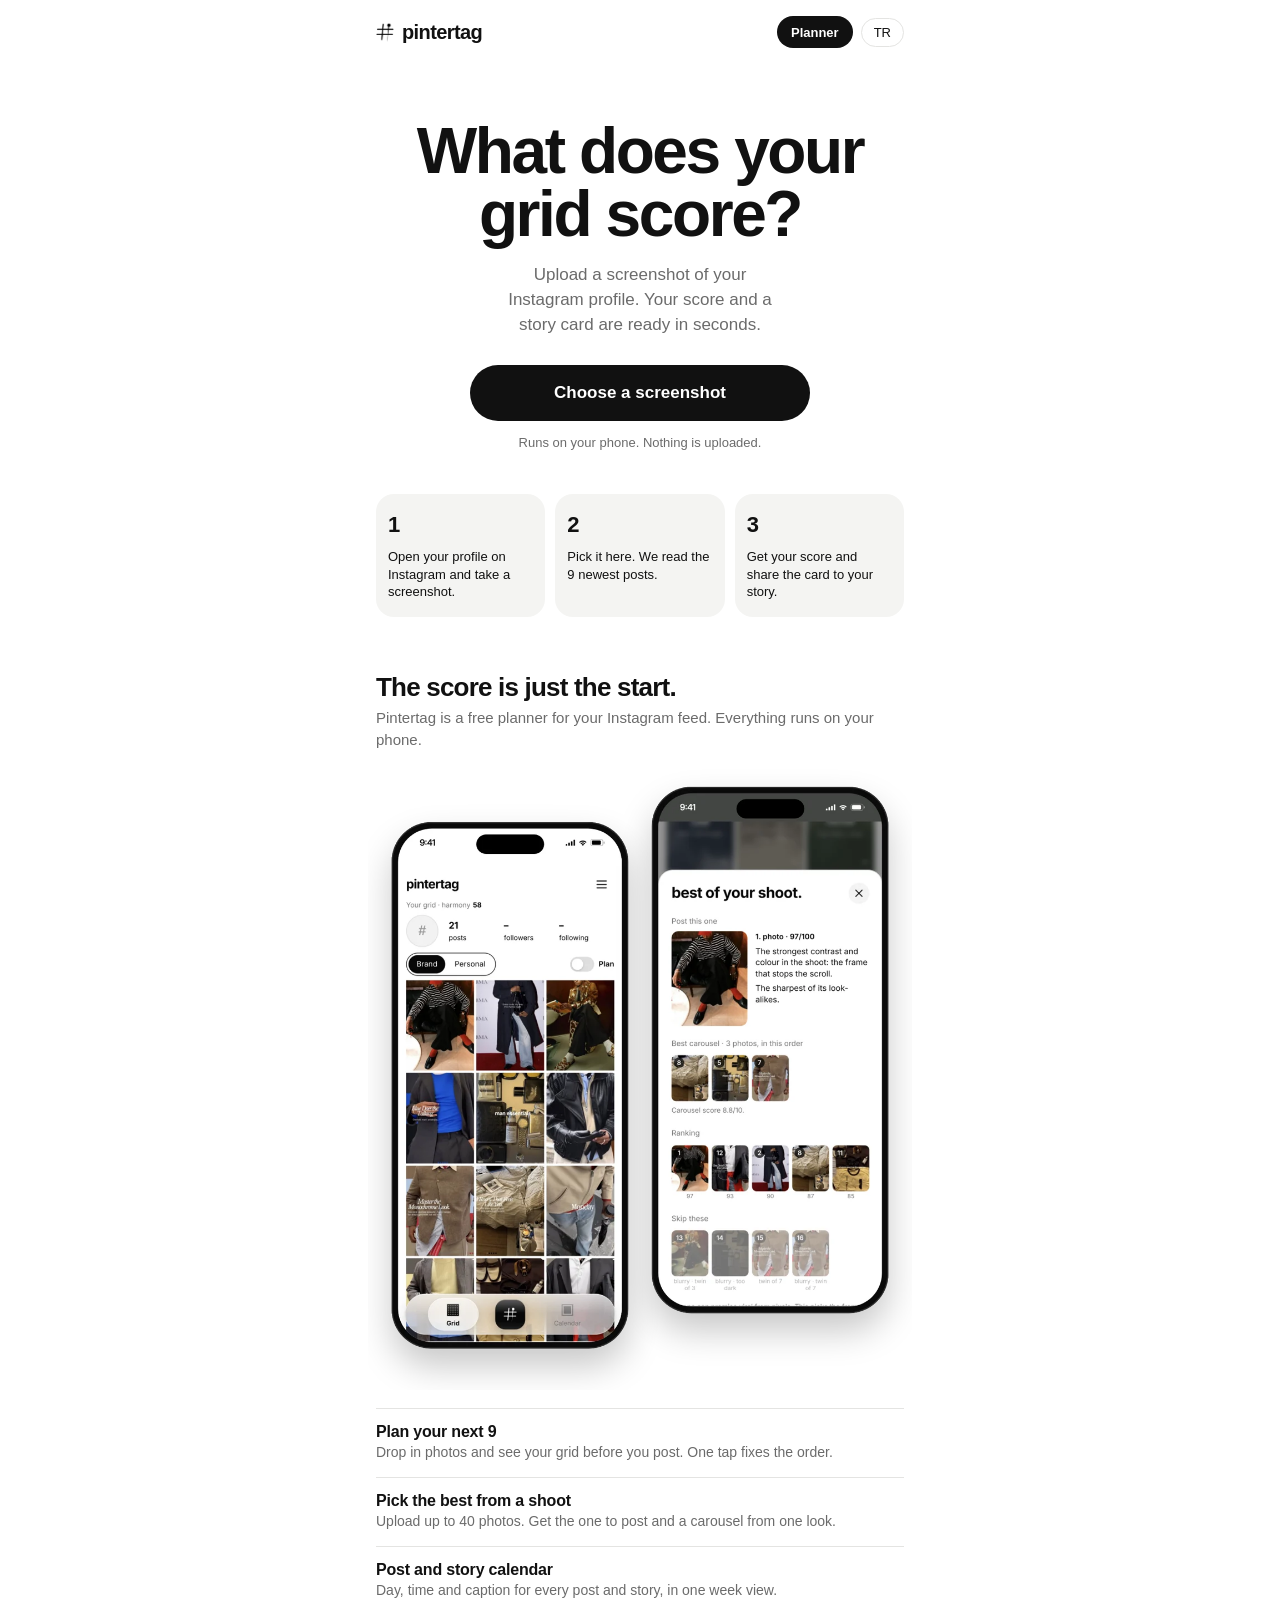
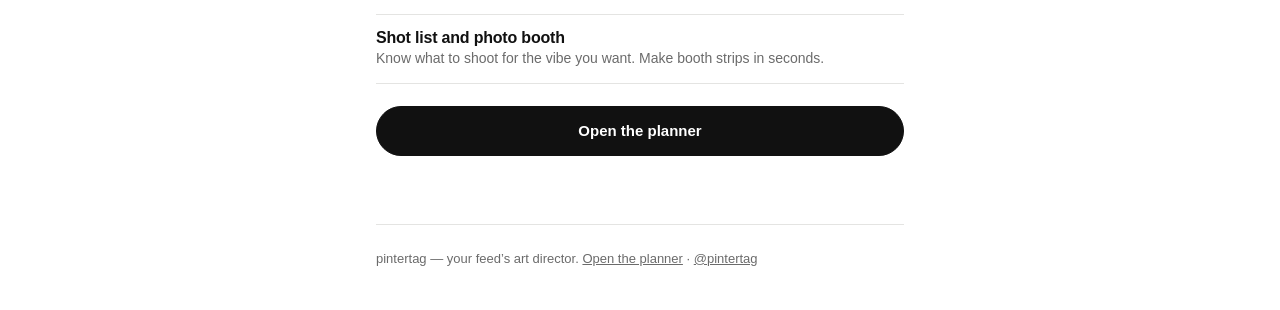
==== index.html @ a26603be "Site: show the app in the planner block - two phones with real app screens (grid plan with Said's ph" ====
<!doctype html>
<html lang="en">
<head>
<meta charset="utf-8">
<meta name="viewport" content="width=device-width,initial-scale=1,viewport-fit=cover">
<title>pintertag — What does your grid score?</title>
<meta name="description" content="pintertag is your feed’s art director. Upload an Instagram profile screenshot and get your grid score and a story card in seconds.">
<meta property="og:title" content="What does your grid score? — pintertag">
<meta property="og:description" content="Upload an Instagram profile screenshot. Get your grid score and a story card. Nothing leaves your phone.">
<meta name="theme-color" content="#ffffff">
<link rel="canonical" href="https://pintertag.com/">
<link rel="icon" href="/favicon.ico" sizes="any">
<link rel="icon" type="image/png" sizes="48x48" href="/assets/favicon-48.png">
<link rel="icon" type="image/png" sizes="96x96" href="/assets/favicon-96.png">
<link rel="icon" type="image/png" sizes="192x192" href="/assets/icon-192.png">
<meta property="og:type" content="website">
<meta property="og:site_name" content="pintertag">
<meta property="og:url" content="https://pintertag.com/">
<meta property="og:image" content="https://pintertag.com/assets/og.png?v=2">
<meta property="og:image:width" content="1200">
<meta property="og:image:height" content="630">
<meta name="twitter:card" content="summary_large_image">
<meta name="twitter:image" content="https://pintertag.com/assets/og.png?v=2">
<script type="application/ld+json">{"@context":"https://schema.org","@type":"WebSite","name":"pintertag","alternateName":"Pintertag","url":"https://pintertag.com/"}</script>
<link rel="apple-touch-icon" href="assets/icon-180.png">
<link rel="stylesheet" href="intro.css?v=1">
<style>
:root{
  --bg:#ffffff; --ink:#111111; --mute:#6b6b6b; --line:#e4e4e2; --soft:#f4f4f2; --btn:#111111; --btn-ink:#ffffff;
  --sans:"Helvetica Neue",Helvetica,Arial,sans-serif;
}
@media (prefers-color-scheme:dark){:root:not([data-theme="light"]){--bg:#121211;--ink:#f2f2f0;--mute:#9a9a96;--line:#2b2b29;--soft:#1c1c1b;--btn:#f2f2f0;--btn-ink:#121211}}
:root[data-theme="dark"]{--bg:#121211;--ink:#f2f2f0;--mute:#9a9a96;--line:#2b2b29;--soft:#1c1c1b;--btn:#f2f2f0;--btn-ink:#121211}
*{box-sizing:border-box}
html,body{margin:0;background:var(--bg);color:var(--ink);font-family:var(--sans);-webkit-font-smoothing:antialiased}
button{font:inherit;color:inherit;cursor:pointer}
.wrap{max-width:560px;margin:0 auto;padding:0 16px}
header{display:flex;align-items:center;justify-content:space-between;height:64px}
.mark{display:flex;align-items:center;gap:8px;font-weight:700;font-size:20px;letter-spacing:-.6px;text-decoration:none;color:inherit}
.mark img{width:18px;height:20px}
@media (prefers-color-scheme:dark){:root:not([data-theme="light"]) .mark img{filter:invert(1)}}
.lang{background:none;border:1px solid var(--line);border-radius:99px;padding:6px 12px;font-size:13px}
.hero{padding:56px 0 28px;text-align:center}
h1{font-size:clamp(40px,11vw,64px);line-height:.98;letter-spacing:-2.4px;margin:0 0 18px;font-weight:700}
.lede{font-size:17px;line-height:1.45;color:var(--mute);margin:0 auto 28px;max-width:30ch}
.cta{display:inline-flex;align-items:center;justify-content:center;gap:10px;background:var(--btn);color:var(--btn-ink);border:0;border-radius:99px;height:56px;padding:0 30px;font-size:17px;font-weight:700;width:min(100%,340px)}
.cta:focus-visible,.ghost:focus-visible,.sw:focus-visible,.lang:focus-visible{outline:2px solid var(--ink);outline-offset:3px}
.priv{font-size:13px;color:var(--mute);margin:14px 0 0}
.how{display:grid;grid-template-columns:repeat(3,1fr);gap:10px;margin:44px 0 0;padding:0;list-style:none;counter-reset:s}
.how li{background:var(--soft);border-radius:18px;padding:16px 12px;font-size:13px;line-height:1.35;text-align:left;counter-increment:s}
.how li::before{content:counter(s);display:block;font-weight:700;font-size:22px;margin-bottom:8px}
.busy{display:none;text-align:center;padding:80px 0;color:var(--mute)}
.spin{width:28px;height:28px;border-radius:50%;border:2.5px solid var(--line);border-top-color:var(--ink);margin:0 auto 16px;animation:r 1s linear infinite}
@keyframes r{to{transform:rotate(360deg)}}
@media (prefers-reduced-motion:reduce){.spin{animation:none}}
.res{display:none;padding:12px 0 40px;text-align:center}
.card{width:min(82%,340px);aspect-ratio:9/16;margin:0 auto;border-radius:22px;overflow:hidden;background:var(--soft);box-shadow:0 18px 50px rgba(0,0,0,.12)}
.card img{width:100%;height:100%;display:block}
.sws{display:flex;justify-content:center;gap:8px;margin:18px 0 6px}
.sw{display:flex;align-items:center;gap:7px;background:none;border:1px solid var(--line);border-radius:99px;padding:7px 12px;font-size:13px}
.sw i{width:14px;height:14px;border-radius:50%;border:1px solid rgba(0,0,0,.15)}
.sw.on{border-color:var(--ink)}
.meta{font-size:14px;color:var(--mute);margin:10px 0 18px}
.acts{display:grid;gap:10px;justify-items:center}
.ghost{background:none;border:1px solid var(--line);border-radius:99px;height:50px;padding:0 24px;font-size:15px;font-weight:600;width:min(100%,340px)}
.ghost.plan{display:inline-flex;align-items:center;justify-content:center;text-decoration:none;color:inherit;border-color:var(--ink)}
.more{background:var(--soft);border:0;border-radius:16px;padding:14px 16px;font-size:14px;width:min(100%,340px);margin-bottom:6px}
.err{display:none;text-align:center;padding:48px 0}
.err h2{font-size:26px;letter-spacing:-.8px;margin:0 0 10px}
.err p{color:var(--mute);line-height:1.45;max-width:32ch;margin:0 auto 22px}
.sheet{position:fixed;inset:0;z-index:20;background:rgba(0,0,0,.72);display:flex;flex-direction:column;align-items:center;justify-content:center;padding:24px 16px}
.sheet[hidden]{display:none}
.sheet-body{width:min(100%,360px)}
.sheet-body img{max-width:100%;max-height:66vh;width:auto;margin:0 auto;border-radius:18px;display:block;-webkit-touch-callout:default;user-select:auto}
.sheet-text{background:var(--bg);color:var(--ink);border-radius:16px;padding:18px;font-size:16px;line-height:1.45;margin:0;user-select:text;-webkit-user-select:text}
.sheet-note{color:#fff;font-size:15px;line-height:1.4;text-align:center;max-width:32ch;margin:16px 0 14px}
.sheet-x{background:#fff;color:#111;border:0;border-radius:99px;height:46px;padding:0 28px;font-weight:700;font-size:15px}
/* the planner, visible from the first screen: header link + a short "more than a score" block under the steps */
.hd-r{display:flex;align-items:center;gap:8px}
.nav-app{display:inline-flex;align-items:center;height:32px;padding:0 14px;border-radius:99px;background:var(--ink);color:var(--bg);font-size:13px;font-weight:600;text-decoration:none}
.nav-app:focus-visible{outline:2px solid var(--ink);outline-offset:3px}
.also{margin:56px 0 0;text-align:left}
.also h2{font-size:26px;line-height:1.1;letter-spacing:-.8px;margin:0 0 6px}
.also>p{color:var(--mute);font-size:15px;line-height:1.45;margin:0 0 18px}
.feat{list-style:none;margin:0 0 22px;padding:0;border-top:1px solid var(--line)}
.feat li{display:grid;grid-template-columns:1fr;gap:2px;padding:14px 0;border-bottom:1px solid var(--line)}
.feat b{font-size:16px;letter-spacing:-.2px}
.feat span{font-size:14px;color:var(--mute);line-height:1.4}
.shots{display:block;width:calc(100% + 16px);max-width:none;height:auto;margin:4px -8px 18px}
.also .ghost.plan{width:100%;max-width:none;background:var(--ink);color:var(--bg);font-weight:700}
footer{border-top:1px solid var(--line);margin-top:40px;padding:24px 0 40px;font-size:13px;color:var(--mute);line-height:1.6}
footer a{color:inherit}
</style>
</head>
<body>
<script src="launch.js?v=1"></script>
<div class="wrap">
  <header>
    <a class="mark" href="./" aria-label="pintertag"><img src="assets/logo.png" alt="">pintertag</a>
    <div class="hd-r"><a class="nav-app" href="app/" data-t="navApp"></a><button class="lang" id="lang" aria-label="Language">TR</button></div>
  </header>

  <main>
    <section class="hero" id="start">
      <h1 data-t="h1"></h1>
      <p class="lede" data-t="lede"></p>
      <button class="cta" id="pick" data-t="pick"></button>
      <p class="priv" data-t="priv"></p>
      <ol class="how"><li data-t="s1"></li><li data-t="s2"></li><li data-t="s3"></li></ol>
      <div class="also">
        <h2 data-t="alsoH"></h2>
        <p data-t="alsoP"></p>
        <img class="shots" src="assets/app-phones.webp" width="980" height="1120" alt="" loading="lazy" decoding="async" id="shots">
        <ul class="feat">
          <li><b data-t="f1"></b><span data-t="f1s"></span></li>
          <li><b data-t="f2"></b><span data-t="f2s"></span></li>
          <li><b data-t="f3"></b><span data-t="f3s"></span></li>
          <li><b data-t="f4"></b><span data-t="f4s"></span></li>
        </ul>
        <a class="ghost plan" href="app/" data-t="openApp"></a>
      </div>
    </section>

    <section class="busy" id="busy" aria-live="polite"><div class="spin"></div><span data-t="busy"></span></section>

    <section class="err" id="err">
      <h2 data-t="errH"></h2>
      <p data-t="errP"></p>
      <button class="cta" data-act="again" data-t="tryAgain"></button>
    </section>

    <section class="res" id="res">
      <div class="card"><img id="cardImg" alt=""></div>
      <div class="sws" role="group" id="sws">
        <button class="sw" data-theme="pink"><i style="background:#F5CCD6"></i><span data-t="pink"></span></button>
        <button class="sw" data-theme="cream"><i style="background:#EFE9DF"></i><span data-t="cream"></span></button>
        <button class="sw" data-theme="black"><i style="background:#121211"></i><span data-t="black"></span></button>
      </div>
      <p class="meta" id="meta"></p>
      <div class="acts">
        <button class="more" id="more" data-act="more" hidden data-t="more"></button>
        <button class="cta" data-act="share" data-t="share"></button>
        <button class="ghost" data-act="dare" data-t="dare"></button>
        <a class="ghost plan" href="app/?signup=1" data-t="plan"></a>
        <button class="ghost" data-act="again" data-t="another"></button>
      </div>
    </section>
  </main>

  <footer>
    <span data-t="foot"></span> <a href="app/" data-t="openApp"></a> · <a href="https://instagram.com/pintertag" rel="noopener">@pintertag</a>
  </footer>
</div>
<div class="sheet" id="sheet" hidden role="dialog" aria-modal="true"><div class="sheet-body"></div><p class="sheet-note"></p><button class="sheet-x" data-t="close"></button></div>
<input id="file" type="file" accept="image/*" multiple hidden>

<script>
/* language first: gridcheck.js reads the global `lang` for card text */
var lang = (function(){ try { var s = localStorage.getItem('pt-lang'); if (s) return s; } catch(e){} return 'en'; })();
</script>
<script src="score.js?v=5"></script>
<script src="gridcheck.js?v=720"></script>
<script>
(function(){
  var SITE = 'https://pintertag.com';
  var TX = {
    en: { navApp:'Planner', alsoH:'The score is just the start.', alsoP:'Pintertag is a free planner for your Instagram feed. Everything runs on your phone.', f1:'Plan your next 9', f1s:'Drop in photos and see your grid before you post. One tap fixes the order.', f2:'Pick the best from a shoot', f2s:'Upload up to 40 photos. Get the one to post and a carousel from one look.', f3:'Post and story calendar', f3s:'Day, time and caption for every post and story, in one week view.', f4:'Shot list and photo booth', f4s:'Know what to shoot for the vibe you want. Make booth strips in seconds.', h1:'What does your grid score?', lede:'Upload a screenshot of your Instagram profile. Your score and a story card are ready in seconds.',
      pick:'Choose a screenshot', priv:'Runs on your phone. Nothing is uploaded.', s1:'Open your profile on Instagram and take a screenshot.', s2:'Pick it here. We read the 9 newest posts.', s3:'Get your score and share the card to your story.',
      busy:'Reading your grid…', errH:'No grid found.', errP:'Take a screenshot of your Instagram profile with the grid filling most of the screen, then try again.', tryAgain:'Try another screenshot',
      pink:'Pink', cream:'Cream', black:'Black', share:'Share to story', dare:'Challenge a friend', another:'Score another grid',
      more:'Only {n} posts read. Scroll a little on Instagram and add one more screenshot to complete 9.', read:'{n} posts read.',
      dareText:'My grid scored {s}. What does yours score? ', foot:'pintertag — your feed’s art director.', plan:'Plan your next 9 posts · free account', openApp:'Open the planner', saved:'Card saved.', close:'Close', hold:'Press and hold the card, then tap “Save to Photos”. Post it to your story from there.', copied:'Copied. Paste it to a friend.', copyIt:'Copy this and send it to a friend.' },
    tr: { navApp:'Planlayıcı', alsoH:'Puan sadece başlangıç.', alsoP:'Pintertag, Instagram feed’in için ücretsiz bir planlayıcı. Her şey telefonunda çalışır.', f1:'Sonraki 9’u planla', f1s:'Fotoğrafları ekle, paylaşmadan önce grid’ini gör. Tek dokunuşla sırayı düzeltir.', f2:'Çekimden en iyisini seç', f2s:'40 fotoğrafa kadar yükle. Paylaşılacak kareyi ve tek look’tan bir karusel al.', f3:'Post ve story takvimi', f3s:'Her post ve story için gün, saat ve caption, tek hafta görünümünde.', f4:'Çekim listesi ve kabin', f4s:'İstediğin havaya göre neyi çekeceğini bil. Saniyede kabin şeridi yap.', h1:'Grid’in kaç alır?', lede:'Instagram profilinin ekran görüntüsünü yükle. Puanın ve story kartın saniyeler içinde hazır.',
      pick:'Ekran görüntüsü seç', priv:'Telefonunda çalışır. Hiçbir şey yüklenmez.', s1:'Instagram’da profilini aç, ekran görüntüsü al.', s2:'Buradan seç. En yeni 9 postu okuruz.', s3:'Puanını al, kartı story’de paylaş.',
      busy:'Grid’in okunuyor…', errH:'Grid bulunamadı.', errP:'Instagram profilinin, grid ekranın çoğunu kaplayacak şekilde ekran görüntüsünü al ve tekrar dene.', tryAgain:'Başka ekran görüntüsü seç',
      pink:'Pembe', cream:'Krem', black:'Siyah', share:'Story’de paylaş', dare:'Arkadaşına meydan oku', another:'Başka grid puanla',
      more:'Sadece {n} post okundu. Instagram’da biraz aşağı kaydırıp bir ekran görüntüsü daha ekle, 9’a tamamlansın.', read:'{n} post okundu.',
      dareText:'Grid’im {s} aldı. Seninki kaç alır? ', foot:'pintertag — feed’in sanat yönetmeni.', plan:'Sonraki 9 postunu planla · ücretsiz hesap', openApp:'Planlayıcıyı aç', saved:'Kart kaydedildi.', close:'Kapat', hold:'Karta basılı tut, “Fotoğraflar’a Kaydet”e dokun. Sonra story’de paylaş.', copied:'Kopyalandı. Arkadaşına yapıştır.', copyIt:'Bunu kopyala, arkadaşına gönder.' }
  };
  var $ = function(id){ return document.getElementById(id); };
  var t = function(k){ return (TX[lang] || TX.en)[k]; };
  var theme = 'pink'; try { theme = localStorage.getItem('pt-card') || 'pink'; } catch(e){}
  var last = null, srcs = [], adding = false, blob = null, url = '';

  function paint(){
    document.documentElement.lang = lang;
    document.querySelectorAll('[data-t]').forEach(function(el){ el.textContent = t(el.dataset.t); });
    var sh = $('shots'); if (sh) sh.alt = lang === 'tr' ? 'Pintertag uygulaması: grid planı ve çekimin en iyisi' : 'The Pintertag app: grid plan and best of your shoot';
    $('lang').textContent = lang === 'tr' ? 'EN' : 'TR';
    document.title = lang === 'tr' ? 'pintertag — Grid’in kaç alır?' : 'pintertag — What does your grid score?';
    document.querySelectorAll('.sw').forEach(function(b){ var on = b.dataset.theme === theme; b.classList.toggle('on', on); b.setAttribute('aria-pressed', on); });
    if (last) meta();
  }
  function view(id){ ['start','busy','err','res'].forEach(function(s){ $(s).style.display = s === id ? 'block' : 'none'; }); window.scrollTo(0, 0); }
  function meta(){ var n = Math.min(9, last.tiles.length); $('meta').textContent = GC.verdict(last.score) + ' ' + t('read').replace('{n}', n);
    var m = $('more'); m.hidden = n >= 9; m.textContent = t('more').replace('{n}', n); }
  var readFile = function(f){ return new Promise(function(res){ var r = new FileReader(); r.onload = function(){ res(r.result); }; r.onerror = function(){ res(null); }; r.readAsDataURL(f); }); };

  async function run(files){
    view('busy');
    var fresh = (await Promise.all([].slice.call(files, 0, 4).map(readFile))).filter(Boolean);
    srcs = adding ? srcs.concat(fresh).slice(0, 4) : fresh; adding = false;
    var r = await GC.readShots(srcs);
    if (!r.tiles || r.tiles.length < 3){ view('err'); return; }
    var tiles = r.tiles.slice(0, 9), ms = [];
    for (var i = 0; i < tiles.length; i++){ var im = await GC.loadImg(tiles[i]); ms.push(im ? PTScore.measure(im) : null); }
    var sc = PTScore.scoreGrid(ms), score = sc ? sc.total : 0, vk = GC.vibeOf(ms), vt = GC.vibeText(vk);
    last = { tiles: r.tiles, ratio: r.ratio, score: score, vk: vk, vName: vt[0], vLine: vt[1], roast: GC.roastOf(ms, ms.map(function(){ return null; }), score) };
    await card(); view('res'); meta();
  }
  async function card(){ if (!last) return;
    blob = await GC.card({ score: last.score, vibe: last.vk, vibeName: last.vName, vibeLine: last.vLine, tiles: last.tiles, ratio: last.ratio, flags: [], roast: last.roast, date: '', theme: theme });
    if (url) URL.revokeObjectURL(url); url = URL.createObjectURL(blob); $('cardImg').src = url;
    $('cardImg').alt = (lang === 'tr' ? 'Grid puanı ' : 'Grid score ') + last.score; }
  async function share(){ if (!blob) return; var file = new File([blob], 'pintertag-' + last.score + '.png', { type: 'image/png' });
    try { if (navigator.canShare && navigator.canShare({ files: [file] })){ await navigator.share({ files: [file] }); return; } } catch(e){ if (e && e.name === 'AbortError') return; }
    /* no share sheet (in-app browsers, http): show the card big so it can be long-pressed and saved */
    sheet('<img src="' + url + '" alt="">', t('hold')); }
  async function dare(){ var text = t('dareText').replace('{s}', last ? last.score : '') + SITE;
    try { if (navigator.share){ await navigator.share({ text: text }); return; } } catch(e){ if (e && e.name === 'AbortError') return; }
    var ok = false; try { await navigator.clipboard.writeText(text); ok = true; } catch(e){}
    sheet('<p class="sheet-text">' + text.replace(/&/g,'&amp;').replace(/</g,'&lt;') + '</p>', ok ? t('copied') : t('copyIt')); }
  function sheet(inner, note){ var s = $('sheet'); s.querySelector('.sheet-body').innerHTML = inner; s.querySelector('.sheet-note').textContent = note; s.hidden = false; }
  $('sheet').onclick = function(e){ if (e.target === this || e.target.closest('.sheet-x')) this.hidden = true; };

  $('pick').onclick = function(){ $('file').click(); };
  $('file').onchange = function(){ var f = this.files; if (f && f.length) run(f); this.value = ''; };
  $('lang').onclick = function(){ lang = lang === 'tr' ? 'en' : 'tr'; try { localStorage.setItem('pt-lang', lang); } catch(e){} paint(); if (last) card(); };
  $('sws').onclick = function(e){ var b = e.target.closest('.sw'); if (!b) return; theme = b.dataset.theme; try { localStorage.setItem('pt-card', theme); } catch(e){} paint(); card(); };
  document.addEventListener('click', function(e){ var b = e.target.closest('[data-act]'); if (!b) return; var a = b.dataset.act;
    if (a === 'again'){ adding = false; $('file').click(); }
    if (a === 'more'){ adding = true; $('file').click(); }
    if (a === 'share') share();
    if (a === 'dare') dare(); });
  paint(); view('start');
})();
</script>
</body>
</html>
---- intro.css ----
/* brand intro, same as the app (launch.js) */
.pt-intro{position:fixed;inset:0;z-index:9999;display:grid;place-items:center;background:#fff;color:#0a0a0a;transition:opacity .36s ease}
.pt-intro.is-dark{background:#151515;color:#f8f8f8}
.pt-intro.out{opacity:0;pointer-events:none}
.pt-intro-lockup{display:flex;align-items:center;transform:translateX(var(--shift,0px))}
.pt-intro.go .pt-intro-lockup{animation:pt-slide .62s cubic-bezier(.5,0,.15,1) 1.15s both}
.pt-intro-mark{display:block;overflow:visible;flex:0 0 auto}
.pt-intro-mark .s{fill:none;stroke:currentColor;stroke-linecap:round;stroke-dasharray:1;stroke-dashoffset:1}
.pt-intro-mark .s1{stroke-width:36}
.pt-intro-mark .s3{stroke-width:30}
.pt-intro-mark .s4{stroke-width:34}
.pt-intro-mark .f{fill:currentColor;opacity:0;transform-box:fill-box;transform-origin:center}
.pt-intro.go .s1{animation:pt-draw .34s cubic-bezier(.6,0,.2,1) .05s forwards}
.pt-intro.go .f2{animation:pt-rise .34s cubic-bezier(.2,.8,.2,1) .22s forwards}
.pt-intro.go .s3{animation:pt-draw .3s cubic-bezier(.6,0,.2,1) .4s forwards}
.pt-intro.go .s4{animation:pt-draw .3s cubic-bezier(.6,0,.2,1) .52s forwards}
.pt-intro.go .f5{animation:pt-pop .5s linear(0,.45 18%,1.12 42%,.96 62%,1.02 80%,1) .7s forwards}
.pt-intro-word{display:block;overflow:visible}
.pt-intro-word>span{display:block;white-space:nowrap;padding-left:8px;font:700 36px/1.2 "Helvetica Neue",Helvetica,Arial,sans-serif;letter-spacing:-.045em}
.pt-intro-word i{font-style:normal;display:inline-block;opacity:0;filter:blur(3px)}
.pt-intro.go .pt-intro-word i{animation:pt-letter .34s ease calc(1.22s + var(--i) * .055s) forwards}
@keyframes pt-slide{from{transform:translateX(var(--shift,0px))}to{transform:translateX(0)}}
@keyframes pt-draw{to{stroke-dashoffset:0}}
@keyframes pt-rise{from{opacity:0;transform:translateY(18%)}to{opacity:1;transform:none}}
@keyframes pt-pop{from{opacity:1;transform:scale(0)}to{opacity:1;transform:scale(1)}}
@keyframes pt-letter{0%{opacity:0;filter:blur(3px);color:#9a9a9a}60%{opacity:1;filter:blur(0)}100%{opacity:1;filter:none;color:currentColor}}
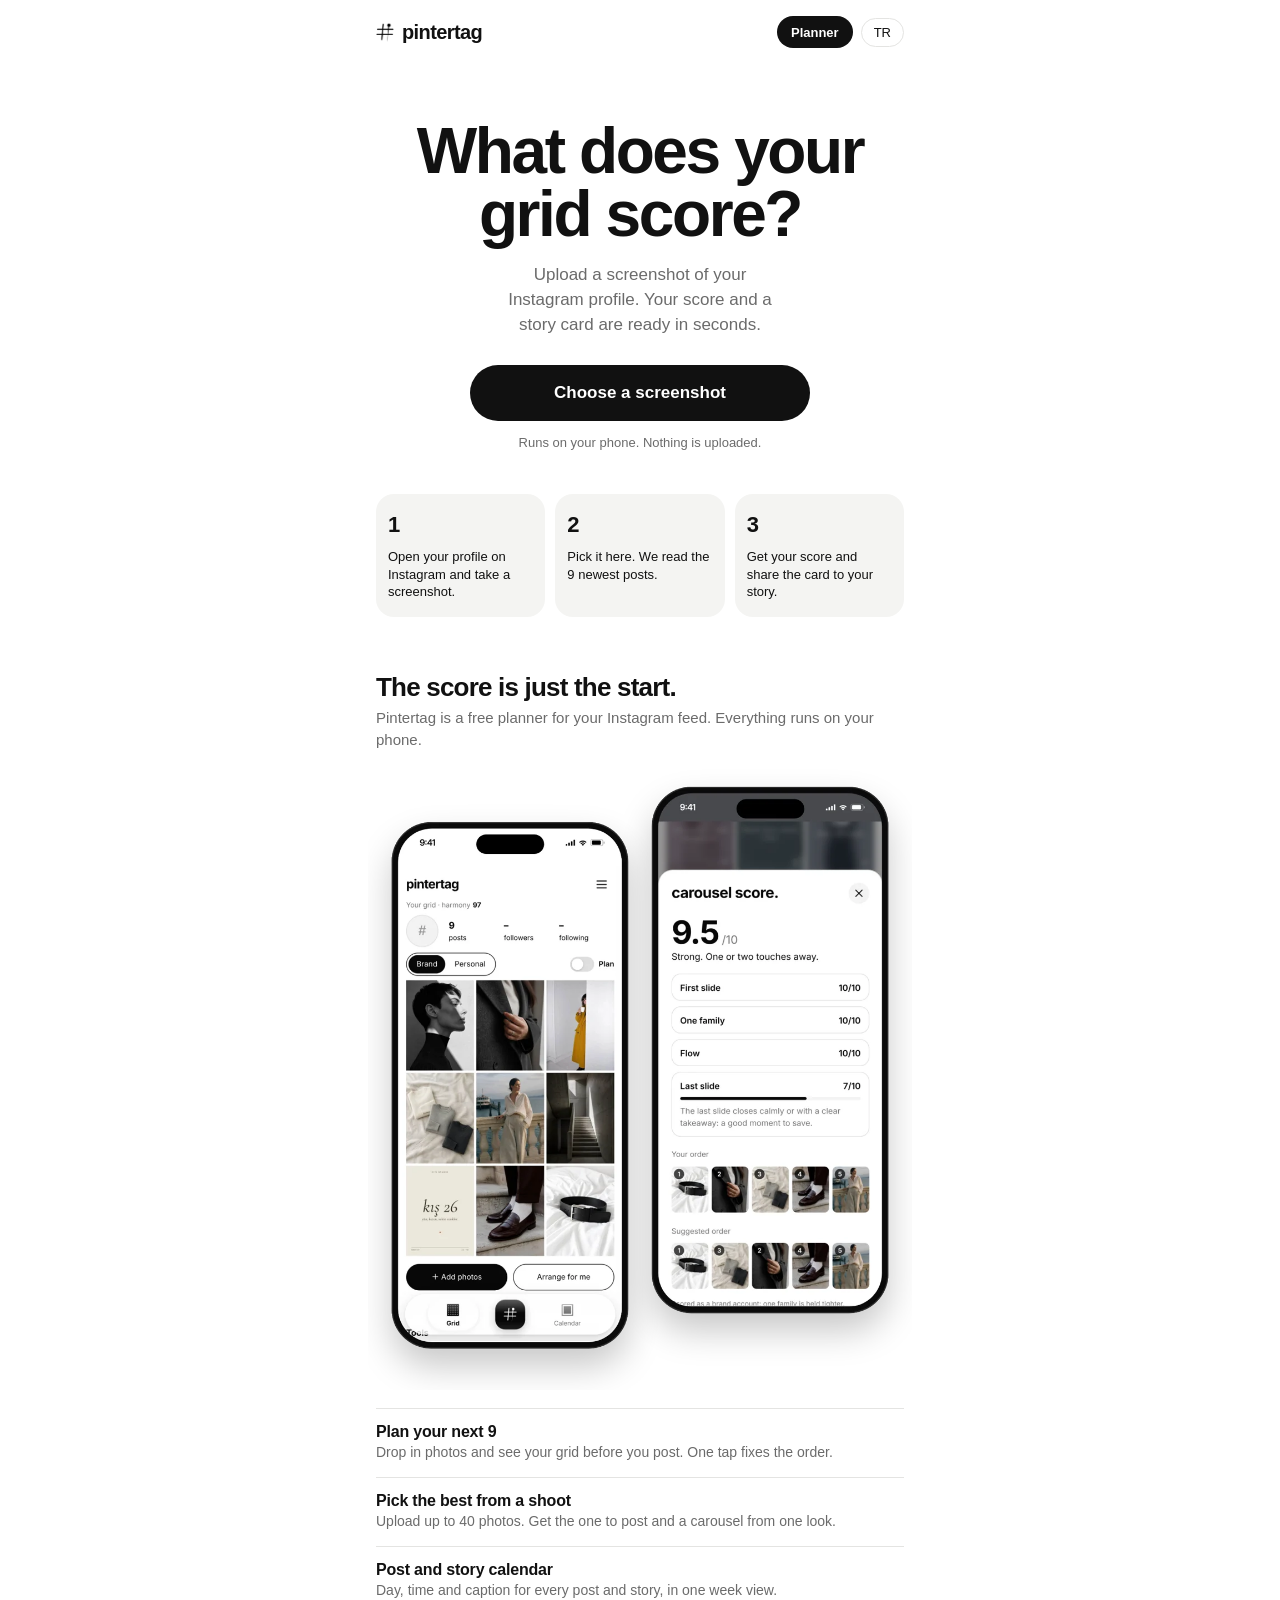
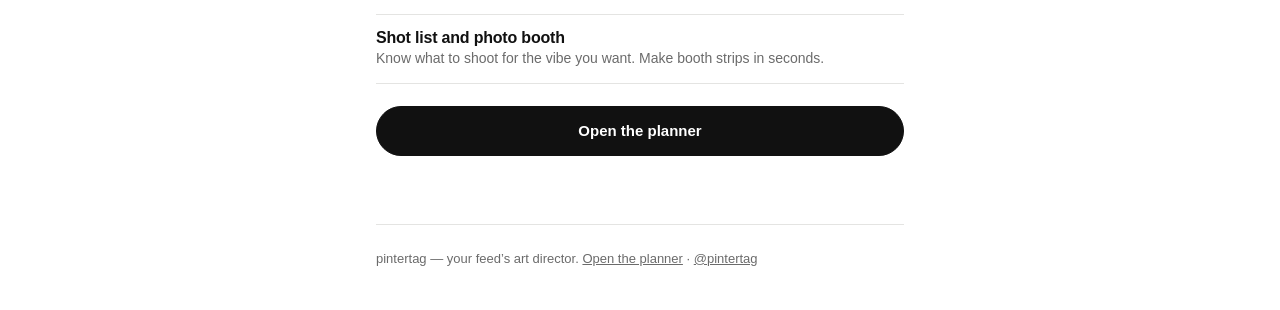
==== commit 367a7158: "Site: calmer app preview with the app's own sample photos - grid plan (harmony 97) and carousel scor" ====
--- a/index.html
+++ b/index.html
@@ -185,7 +185,7 @@
   function paint(){
     document.documentElement.lang = lang;
     document.querySelectorAll('[data-t]').forEach(function(el){ el.textContent = t(el.dataset.t); });
-    var sh = $('shots'); if (sh) sh.alt = lang === 'tr' ? 'Pintertag uygulaması: grid planı ve çekimin en iyisi' : 'The Pintertag app: grid plan and best of your shoot';
+    var sh = $('shots'); if (sh) sh.alt = lang === 'tr' ? 'Pintertag uygulaması: grid planı ve karusel puanı' : 'The Pintertag app: grid plan and carousel score';
     $('lang').textContent = lang === 'tr' ? 'EN' : 'TR';
     document.title = lang === 'tr' ? 'pintertag — Grid’in kaç alır?' : 'pintertag — What does your grid score?';
     document.querySelectorAll('.sw').forEach(function(b){ var on = b.dataset.theme === theme; b.classList.toggle('on', on); b.setAttribute('aria-pressed', on); });
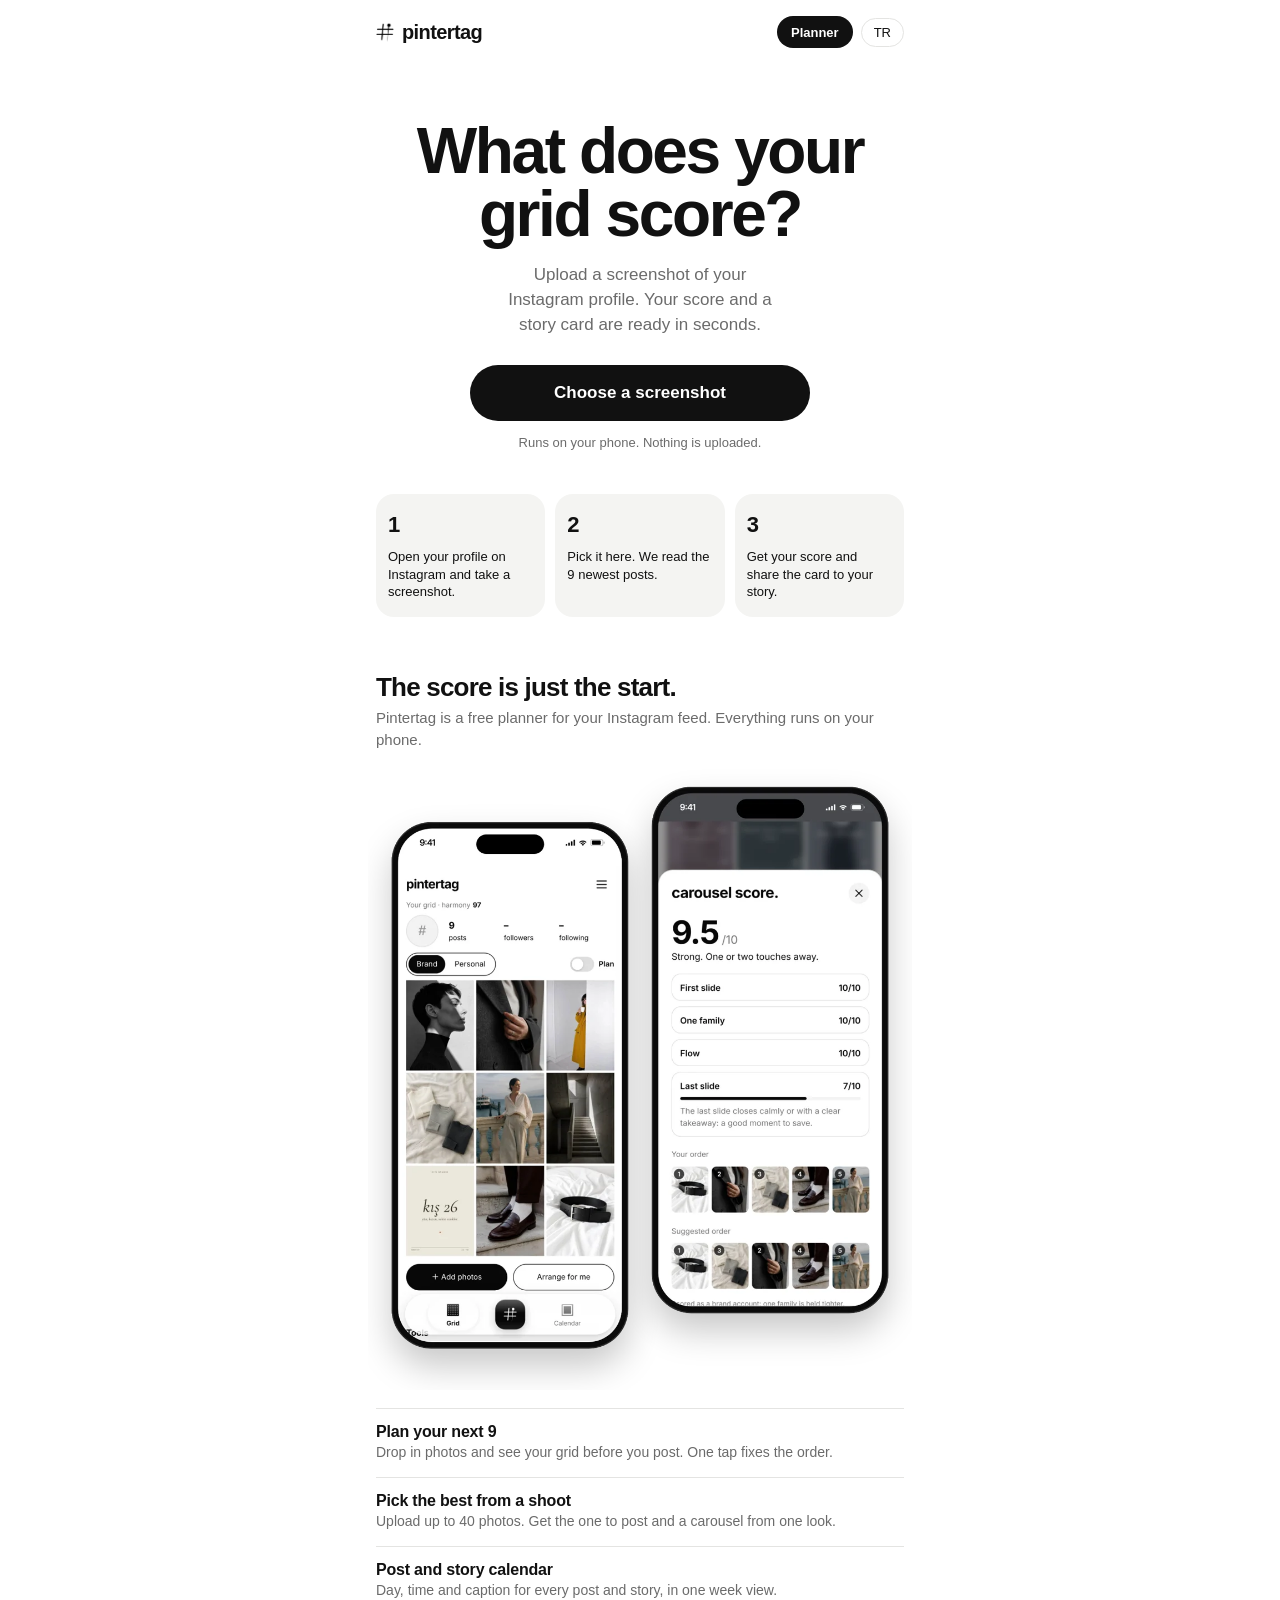
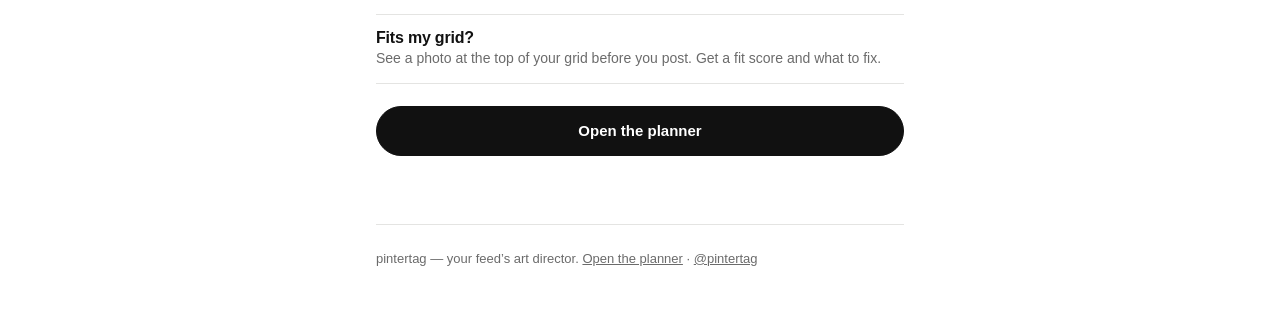
==== commit e406c67f: "Site: list Fits my grid? instead of the removed shot list Co-Authored-By: Claude Opus 5.5 <noreply@a" ====
--- a/index.html
+++ b/index.html
@@ -164,13 +164,13 @@
 (function(){
   var SITE = 'https://pintertag.com';
   var TX = {
-    en: { navApp:'Planner', alsoH:'The score is just the start.', alsoP:'Pintertag is a free planner for your Instagram feed. Everything runs on your phone.', f1:'Plan your next 9', f1s:'Drop in photos and see your grid before you post. One tap fixes the order.', f2:'Pick the best from a shoot', f2s:'Upload up to 40 photos. Get the one to post and a carousel from one look.', f3:'Post and story calendar', f3s:'Day, time and caption for every post and story, in one week view.', f4:'Shot list and photo booth', f4s:'Know what to shoot for the vibe you want. Make booth strips in seconds.', h1:'What does your grid score?', lede:'Upload a screenshot of your Instagram profile. Your score and a story card are ready in seconds.',
+    en: { navApp:'Planner', alsoH:'The score is just the start.', alsoP:'Pintertag is a free planner for your Instagram feed. Everything runs on your phone.', f1:'Plan your next 9', f1s:'Drop in photos and see your grid before you post. One tap fixes the order.', f2:'Pick the best from a shoot', f2s:'Upload up to 40 photos. Get the one to post and a carousel from one look.', f3:'Post and story calendar', f3s:'Day, time and caption for every post and story, in one week view.', f4:'Fits my grid?', f4s:'See a photo at the top of your grid before you post. Get a fit score and what to fix.', h1:'What does your grid score?', lede:'Upload a screenshot of your Instagram profile. Your score and a story card are ready in seconds.',
       pick:'Choose a screenshot', priv:'Runs on your phone. Nothing is uploaded.', s1:'Open your profile on Instagram and take a screenshot.', s2:'Pick it here. We read the 9 newest posts.', s3:'Get your score and share the card to your story.',
       busy:'Reading your grid…', errH:'No grid found.', errP:'Take a screenshot of your Instagram profile with the grid filling most of the screen, then try again.', tryAgain:'Try another screenshot',
       pink:'Pink', cream:'Cream', black:'Black', share:'Share to story', dare:'Challenge a friend', another:'Score another grid',
       more:'Only {n} posts read. Scroll a little on Instagram and add one more screenshot to complete 9.', read:'{n} posts read.',
       dareText:'My grid scored {s}. What does yours score? ', foot:'pintertag — your feed’s art director.', plan:'Plan your next 9 posts · free account', openApp:'Open the planner', saved:'Card saved.', close:'Close', hold:'Press and hold the card, then tap “Save to Photos”. Post it to your story from there.', copied:'Copied. Paste it to a friend.', copyIt:'Copy this and send it to a friend.' },
-    tr: { navApp:'Planlayıcı', alsoH:'Puan sadece başlangıç.', alsoP:'Pintertag, Instagram feed’in için ücretsiz bir planlayıcı. Her şey telefonunda çalışır.', f1:'Sonraki 9’u planla', f1s:'Fotoğrafları ekle, paylaşmadan önce grid’ini gör. Tek dokunuşla sırayı düzeltir.', f2:'Çekimden en iyisini seç', f2s:'40 fotoğrafa kadar yükle. Paylaşılacak kareyi ve tek look’tan bir karusel al.', f3:'Post ve story takvimi', f3s:'Her post ve story için gün, saat ve caption, tek hafta görünümünde.', f4:'Çekim listesi ve kabin', f4s:'İstediğin havaya göre neyi çekeceğini bil. Saniyede kabin şeridi yap.', h1:'Grid’in kaç alır?', lede:'Instagram profilinin ekran görüntüsünü yükle. Puanın ve story kartın saniyeler içinde hazır.',
+    tr: { navApp:'Planlayıcı', alsoH:'Puan sadece başlangıç.', alsoP:'Pintertag, Instagram feed’in için ücretsiz bir planlayıcı. Her şey telefonunda çalışır.', f1:'Sonraki 9’u planla', f1s:'Fotoğrafları ekle, paylaşmadan önce grid’ini gör. Tek dokunuşla sırayı düzeltir.', f2:'Çekimden en iyisini seç', f2s:'40 fotoğrafa kadar yükle. Paylaşılacak kareyi ve tek look’tan bir karusel al.', f3:'Post ve story takvimi', f3s:'Her post ve story için gün, saat ve caption, tek hafta görünümünde.', f4:'Grid’ime uyar mı?', f4s:'Paylaşmadan önce kareyi grid’inin en başında gör. Uyum puanını ve neyi düzelteceğini öğren.', h1:'Grid’in kaç alır?', lede:'Instagram profilinin ekran görüntüsünü yükle. Puanın ve story kartın saniyeler içinde hazır.',
       pick:'Ekran görüntüsü seç', priv:'Telefonunda çalışır. Hiçbir şey yüklenmez.', s1:'Instagram’da profilini aç, ekran görüntüsü al.', s2:'Buradan seç. En yeni 9 postu okuruz.', s3:'Puanını al, kartı story’de paylaş.',
       busy:'Grid’in okunuyor…', errH:'Grid bulunamadı.', errP:'Instagram profilinin, grid ekranın çoğunu kaplayacak şekilde ekran görüntüsünü al ve tekrar dene.', tryAgain:'Başka ekran görüntüsü seç',
       pink:'Pembe', cream:'Krem', black:'Siyah', share:'Story’de paylaş', dare:'Arkadaşına meydan oku', another:'Başka grid puanla',
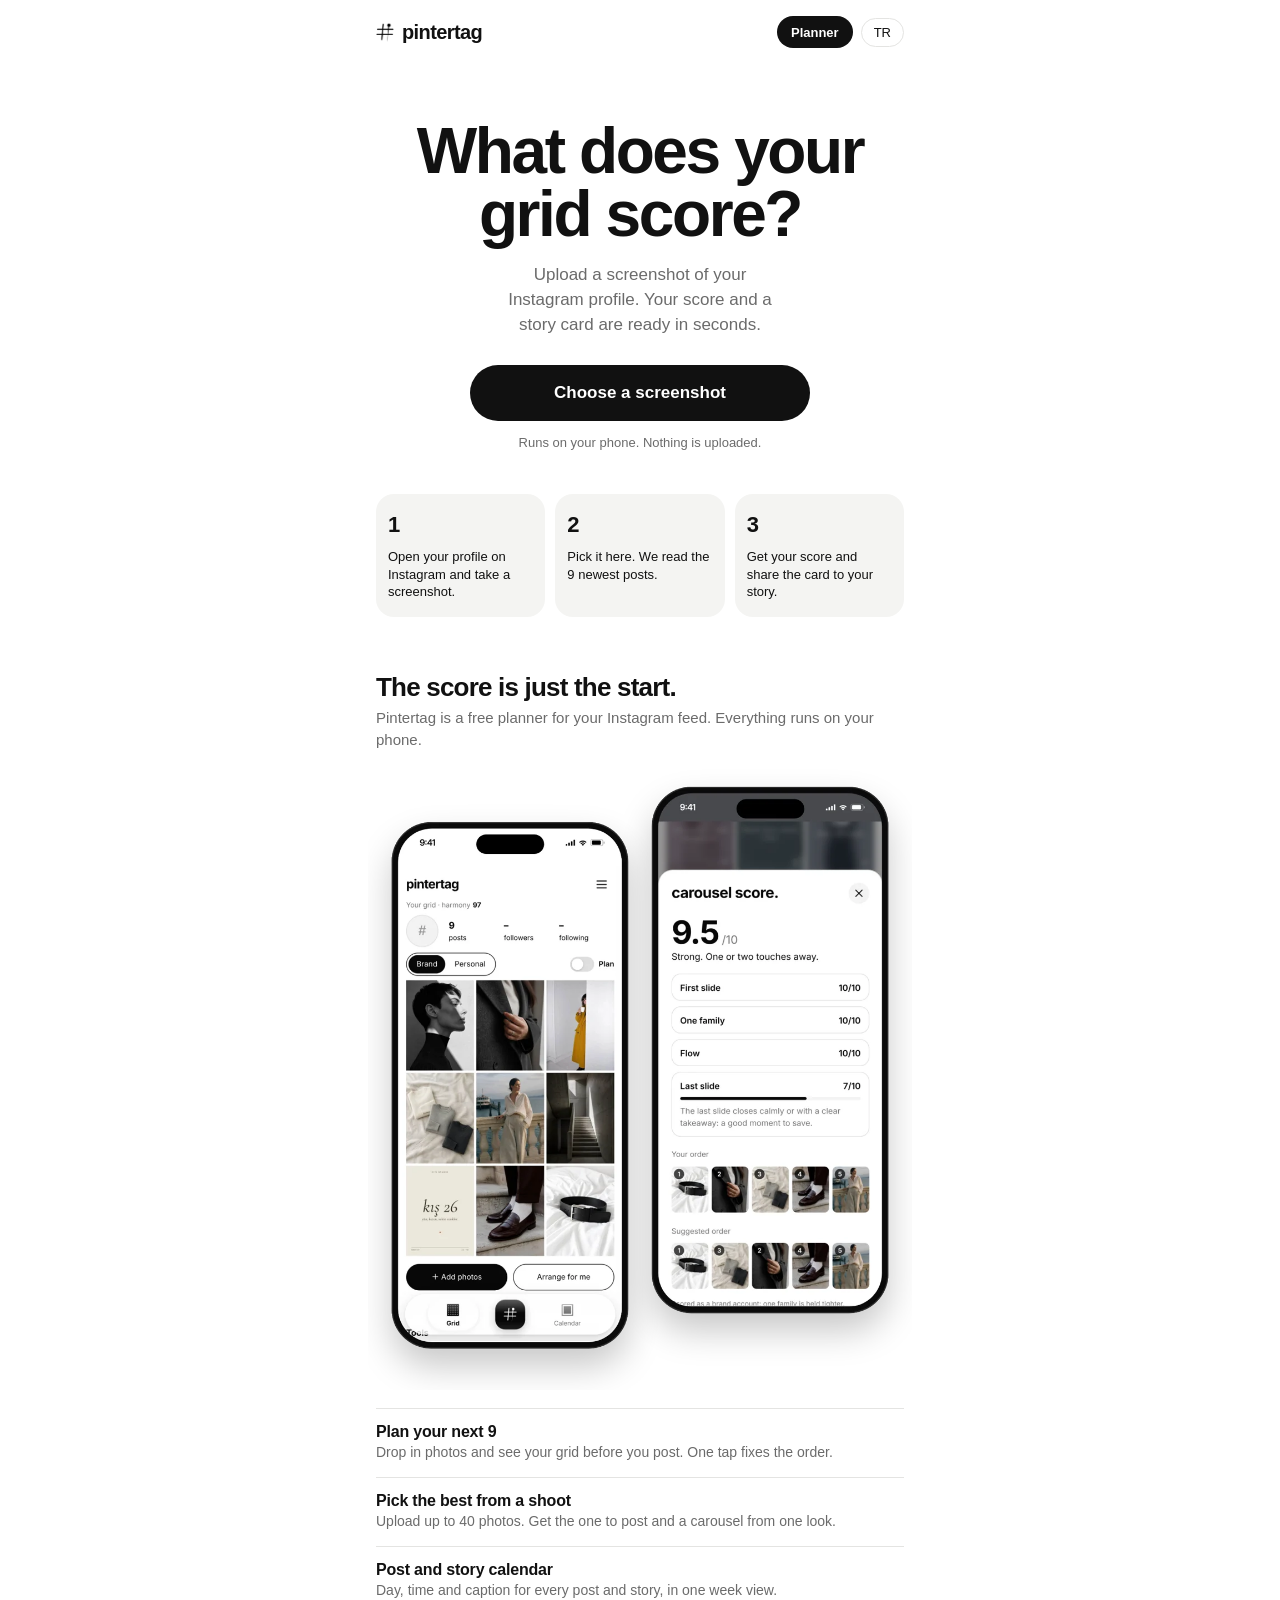
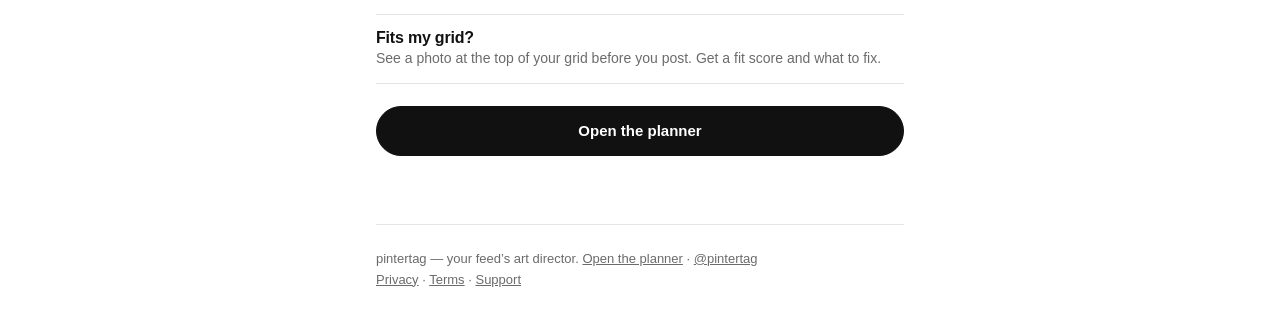
==== commit ae62eab6: "Store readiness: legal texts match the free launch and name the data controller, public privacy/term" ====
--- a/index.html
+++ b/index.html
@@ -3,10 +3,10 @@
 <head>
 <meta charset="utf-8">
 <meta name="viewport" content="width=device-width,initial-scale=1,viewport-fit=cover">
-<title>pintertag — What does your grid score?</title>
-<meta name="description" content="pintertag is your feed’s art director. Upload an Instagram profile screenshot and get your grid score and a story card in seconds.">
-<meta property="og:title" content="What does your grid score? — pintertag">
-<meta property="og:description" content="Upload an Instagram profile screenshot. Get your grid score and a story card. Nothing leaves your phone.">
+<title>Pintertag — Instagram grid score, feed planner and carousel score</title>
+<meta name="description" content="Pintertag is your feed’s art director. Score your Instagram grid from a screenshot, plan your next 9 posts, score carousels out of 10, pick the best frames from a shoot and check if a photo fits your grid. Free, works on your phone.">
+<meta property="og:title" content="Pintertag — your feed’s art director">
+<meta property="og:description" content="Grid score, a 9-post feed planner, carousel score and shoot picker for Instagram. Photos stay on your phone.">
 <meta name="theme-color" content="#ffffff">
 <link rel="canonical" href="https://pintertag.com/">
 <link rel="icon" href="/favicon.ico" sizes="any">
@@ -21,7 +21,7 @@
 <meta property="og:image:height" content="630">
 <meta name="twitter:card" content="summary_large_image">
 <meta name="twitter:image" content="https://pintertag.com/assets/og.png?v=2">
-<script type="application/ld+json">{"@context":"https://schema.org","@type":"WebSite","name":"pintertag","alternateName":"Pintertag","url":"https://pintertag.com/"}</script>
+<script type="application/ld+json">[{"@context":"https://schema.org","@type":"WebSite","name":"Pintertag","alternateName":"pintertag","url":"https://pintertag.com/"},{"@context":"https://schema.org","@type":"SoftwareApplication","name":"Pintertag","url":"https://pintertag.com/app/","applicationCategory":"DesignApplication","operatingSystem":"Web, iOS, Android","description":"Instagram feed planner and art director: grid score, 9-post planner, carousel score, shoot picker and photo fit check.","offers":{"@type":"Offer","price":"0","priceCurrency":"USD"},"featureList":["Grid score from an Instagram profile screenshot, with a shareable story card","Feed planner: arrange and preview your next 9 posts, with a post calendar","Separate brand and personal grids","Carousel score out of 10 for hook, one family, flow and ending","Shoot picker: choose the best frames from up to 40 photos and get a carousel suggestion","Fits my grid: check whether a new photo matches your feed before posting","Free account with cloud backup"],"creator":{"@type":"Organization","name":"Pintertag","url":"https://pintertag.com/","sameAs":["https://www.instagram.com/pintertag/"]}}]</script>
 <link rel="apple-touch-icon" href="assets/icon-180.png">
 <link rel="stylesheet" href="intro.css?v=1">
 <style>
@@ -148,7 +148,7 @@
   </main>
 
   <footer>
-    <span data-t="foot"></span> <a href="app/" data-t="openApp"></a> · <a href="https://instagram.com/pintertag" rel="noopener">@pintertag</a>
+    <span data-t="foot"></span> <a href="app/" data-t="openApp"></a> · <a href="https://instagram.com/pintertag" rel="noopener">@pintertag</a><br><a href="privacy/">Privacy</a> · <a href="terms/">Terms</a> · <a href="support/">Support</a>
   </footer>
 </div>
 <div class="sheet" id="sheet" hidden role="dialog" aria-modal="true"><div class="sheet-body"></div><p class="sheet-note"></p><button class="sheet-x" data-t="close"></button></div>
@@ -187,7 +187,7 @@
     document.querySelectorAll('[data-t]').forEach(function(el){ el.textContent = t(el.dataset.t); });
     var sh = $('shots'); if (sh) sh.alt = lang === 'tr' ? 'Pintertag uygulaması: grid planı ve karusel puanı' : 'The Pintertag app: grid plan and carousel score';
     $('lang').textContent = lang === 'tr' ? 'EN' : 'TR';
-    document.title = lang === 'tr' ? 'pintertag — Grid’in kaç alır?' : 'pintertag — What does your grid score?';
+    document.title = lang === 'tr' ? 'Pintertag — Instagram grid puanı, feed planlayıcı ve karusel puanı' : 'Pintertag — Instagram grid score, feed planner and carousel score';
     document.querySelectorAll('.sw').forEach(function(b){ var on = b.dataset.theme === theme; b.classList.toggle('on', on); b.setAttribute('aria-pressed', on); });
     if (last) meta();
   }
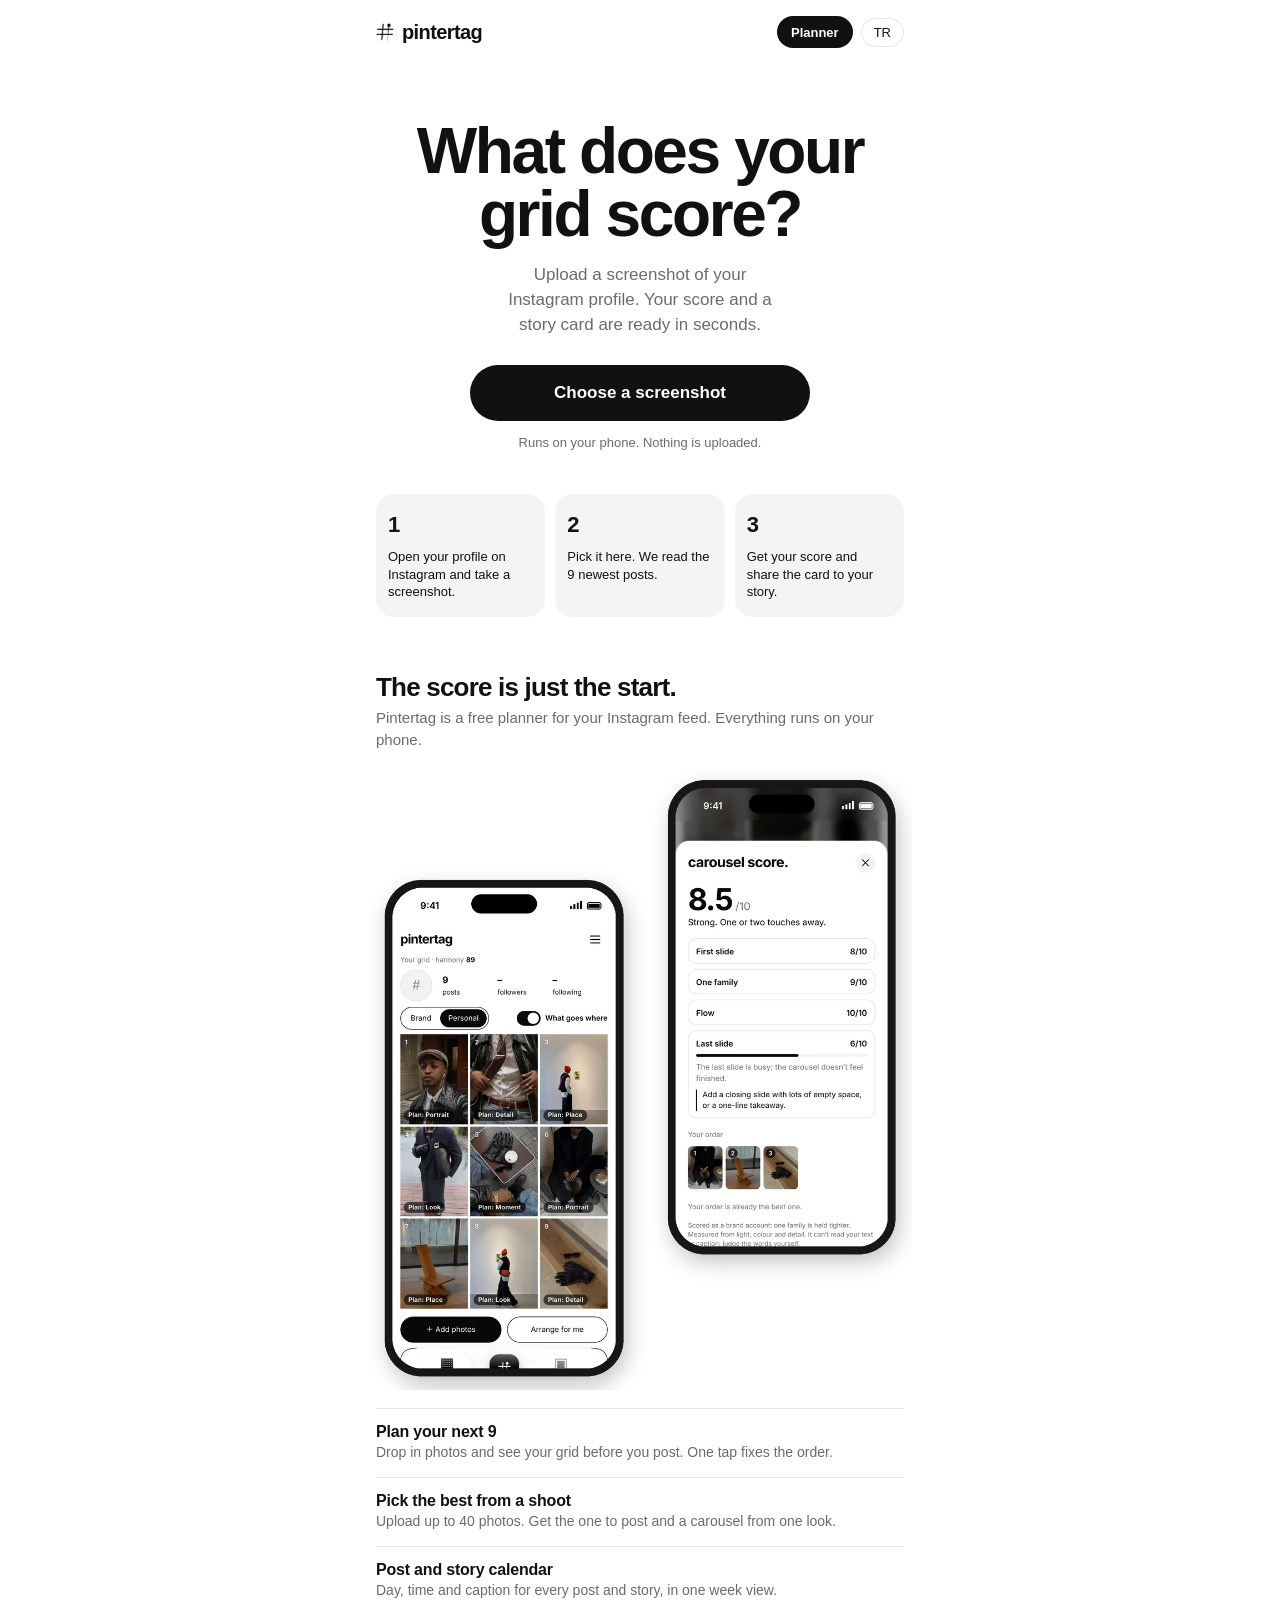
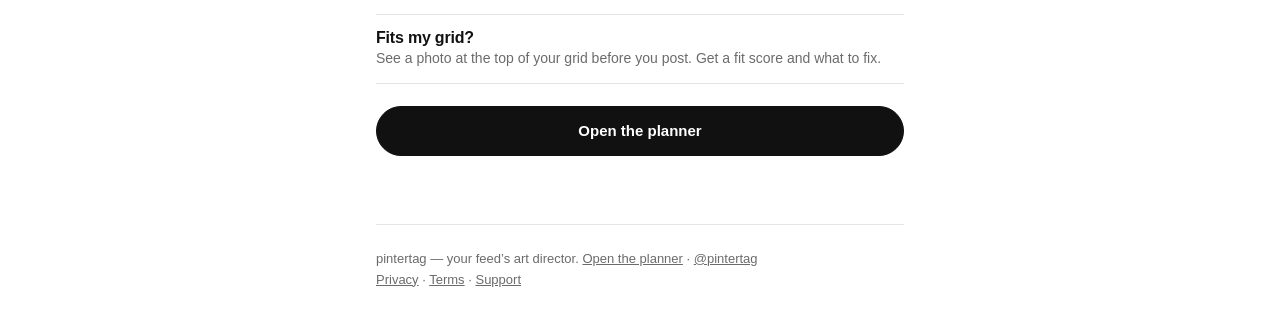
==== commit 702906c6: "Plan labels as readable chips; new phone mockup with own photos Co-Authored-By: Claude Opus 5.5 <nor" ====
--- a/index.html
+++ b/index.html
@@ -110,7 +110,7 @@
       <div class="also">
         <h2 data-t="alsoH"></h2>
         <p data-t="alsoP"></p>
-        <img class="shots" src="assets/app-phones.webp" width="980" height="1120" alt="" loading="lazy" decoding="async" id="shots">
+        <img class="shots" src="assets/app-phones.webp?v=2" width="980" height="1120" alt="" loading="lazy" decoding="async" id="shots">
         <ul class="feat">
           <li><b data-t="f1"></b><span data-t="f1s"></span></li>
           <li><b data-t="f2"></b><span data-t="f2s"></span></li>
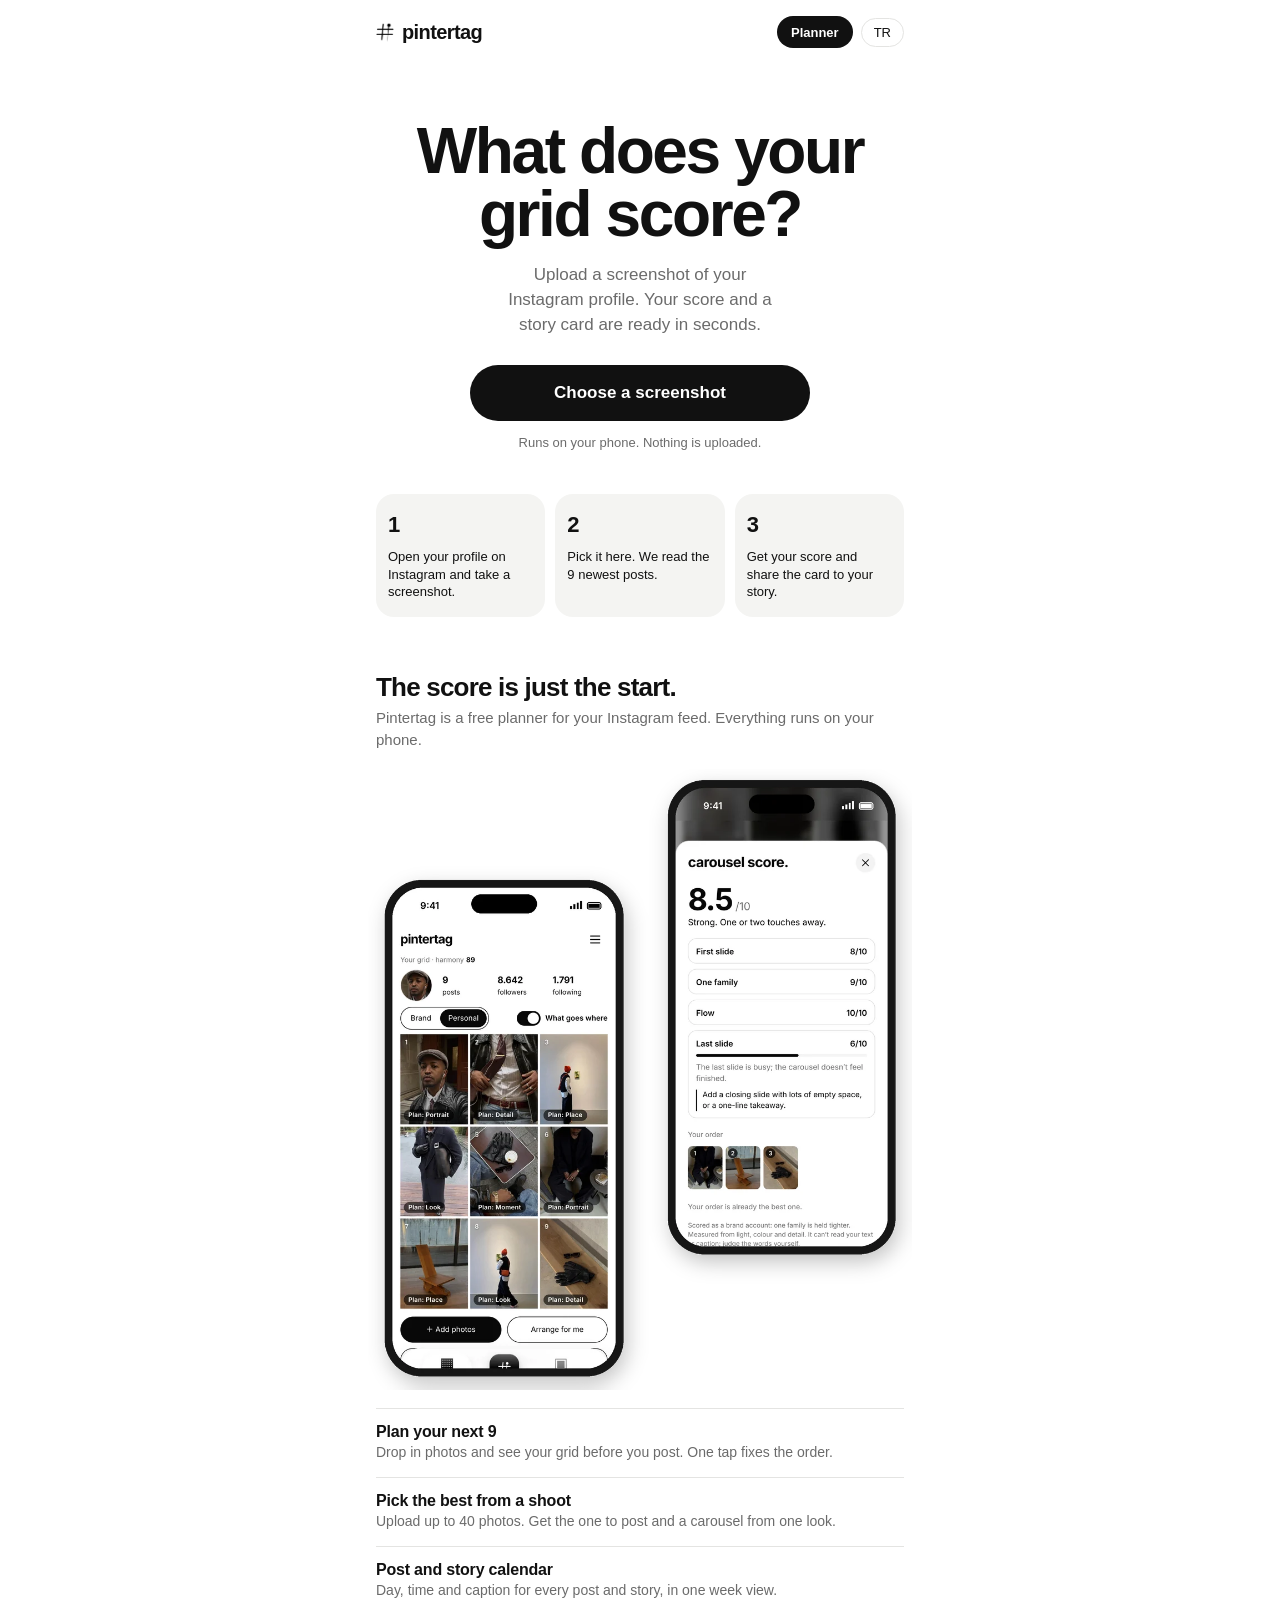
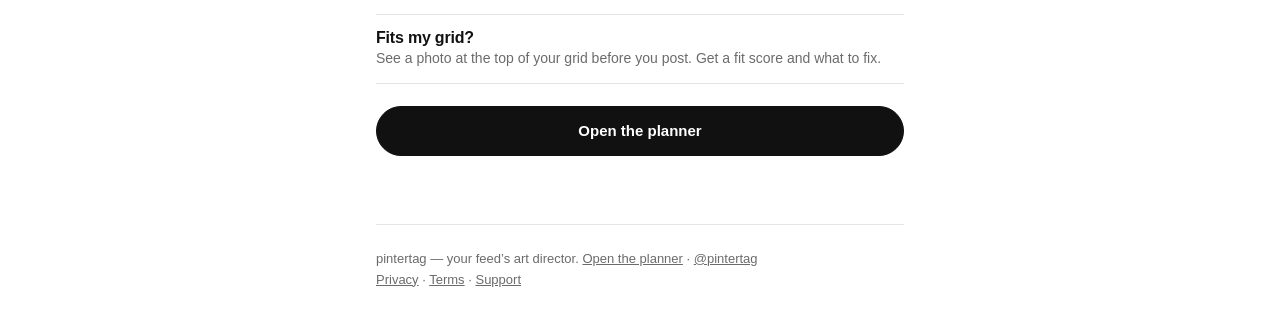
==== commit 9b37dc58: "Site phone mockup shows a filled profile Co-Authored-By: Claude Opus 5.5 <noreply@anthropic.com> Cla" ====
--- a/index.html
+++ b/index.html
@@ -110,7 +110,7 @@
       <div class="also">
         <h2 data-t="alsoH"></h2>
         <p data-t="alsoP"></p>
-        <img class="shots" src="assets/app-phones.webp?v=2" width="980" height="1120" alt="" loading="lazy" decoding="async" id="shots">
+        <img class="shots" src="assets/app-phones.webp?v=3" width="980" height="1120" alt="" loading="lazy" decoding="async" id="shots">
         <ul class="feat">
           <li><b data-t="f1"></b><span data-t="f1s"></span></li>
           <li><b data-t="f2"></b><span data-t="f2s"></span></li>
